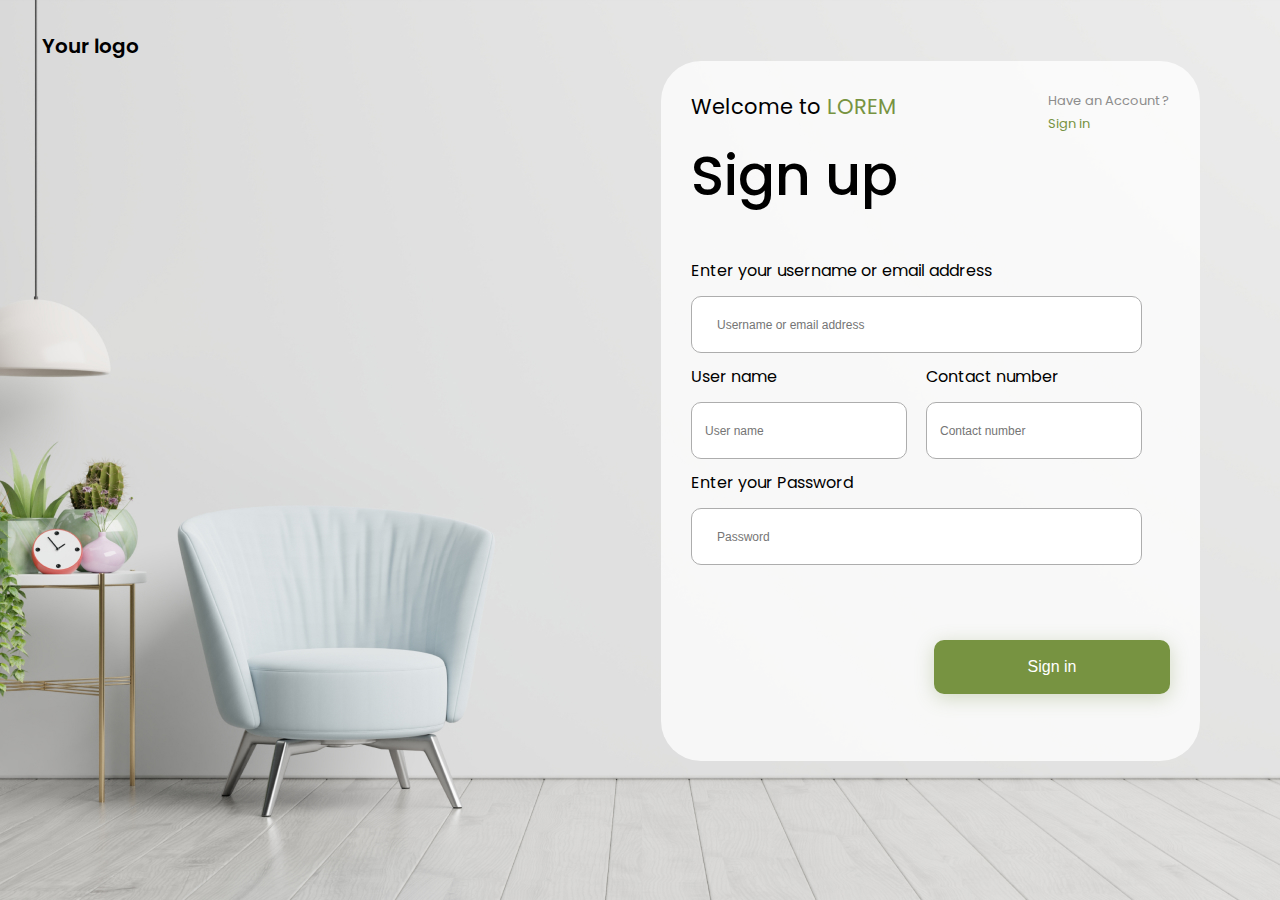
==== signup.html @ 9435dd3f "first comment" ====
<!DOCTYPE html>
<html lang="en">

<head>
    <meta charset="UTF-8">
    <meta http-equiv="X-UA-Compatible" content="IE=edge">
    <meta name="viewport" content="width=device-width, initial-scale=1.0">
    <title>your-logo</title>
    <link rel="preconnect" href="https://fonts.googleapis.com">
    <link rel="preconnect" href="https://fonts.gstatic.com" crossorigin>
    <link href="https://fonts.googleapis.com/css2?family=Poppins:wght@300;400;500;600;700&display=swap"
        rel="stylesheet">
    <link rel="stylesheet" href="https://necolas.github.io/normalize.css/8.0.1/normalize.css">
    <link rel="stylesheet" href="./css/stayle.css">
</head>

<body>
    <section class="all-section">
        <div class="container">
            <div class="title-portion">
                <h1 class="logo-title">Your logo</h1>
            </div>
            <div class="big-portion">
                <div class="start-block row">
                    <p class="welcome-text">Welcome to <span class="lorem">LOREM</span></p>
                    <div>
                        <p class="account">Have an Account ?</p>
                        <a class="account-link" href="index.html">Sign in</a>
                    </div>
                </div>
                <h2 class="sign">Sign up</h2>
                <form>
                    <label for="username" class="label">
                        Enter your username or email address
                        <input class="input-user" type="text" id="username" name="username or email" placeholder="Username or email address" required>
                    </label>
                    <div class="row">
                        <label for="username" class="label">
                            User name 
                            <input class="input-contact" type="text" name="User name" id="username" placeholder="User name" required>
                        </label>
                        <label for="number" class="label">
                            Contact number
                            <input class="input-contact" type="number" name="number" id="number" placeholder="Contact number" required>
                        </label>
                    </div>
                    <label for="password" class="label finally">
                        Enter your Password
                        <input class="input-user" type="text" name="password" id="password" placeholder="Password" required>
                    </label>
                    <div class="password-block">
                    <button type="submit" class="sign-btn"> Sign in</button>
                    </div>
                </form>
            </div>
        </div>
    </section>
</body>

</html>
---- css/stayle.css ----
*{
    margin: 0;
    padding: 0;
    box-sizing: border-box;
}

body{
    background-color: #fff;
    font-family: 'Poppins', sans-serif;
    min-height: 100vh;
    display: flex;
    flex-direction: column;
    content: '';
    display: inline-block;
    background-image: url('../images/background.jpg');
    background-repeat: no-repeat;
    background-size: cover;
    background-position: center center;
}

.container{
    width: 1200px;
    margin: 0 auto;
}

.row{
    display: flex;
    flex-direction: row;
}

.title-portion{
    padding-top: 31px;
    padding-left: 42px;
}

.logo-title{
    width: 100px;
    height: 30px;
    font-weight: 600;
    font-size: 20px;
    line-height: 30px;
    color: #000000;
}

.big-portion{
    width: 539px;
    height: 700px;
    margin-left: auto;
    background-color: #ffffffbf;
    border-radius: 40px;
    padding: 30px 30px;
    margin-bottom: 40px;
}

.start-block{
    justify-content: space-between;
}

.welcome-text{
    font-size: 21px;
    line-height: 31px;
    color: #000;
}

.lorem{
    color: #779341;
    text-transform: uppercase;
}

.account{
    font-size: 13px;
    line-height: 19px;
    color: #8D8D8D;

}
.account-link{
    text-decoration: none;
    font-size: 13px;
    color: #779341;
}

.sign{
    font-weight: 500;
    font-size: 55px;
    line-height: 82px;
    color: #000000;
    margin-bottom: 42px;
}

.sign-form{
    display: flex;
    flex-direction: column;
}

.label{
    display: inline-block;
    font-size: 16px;
    line-height: 24px;
    color: #000;
}

.input-user{
    width: 451px;
    height: 57px;
    padding: 19px 124px 19px  25px;
    margin-bottom: 12px;
    margin-top: 13px;
    font-weight: 300px;
    font-size: 12px;
    line-height: 21px;
    background-color: #fff;
    box-sizing: border-box;
    color: #808080;
    border: 1px solid #adadad;
    border-radius: 10px;

}
.input-user:not(:last-child){
    margin-bottom: 24px;
}

.password{
    text-decoration: none;
    display: inline-block;
    text-align: end;
    font-size: 13px;
    line-height: 19px;
    color: #4285F4;
    margin-bottom: 44px;
}

.sign-btn{
    display: inline-block;
    padding: 15px 90px;
    font-weight: 500px;
    font-size: 16px;
    line-height: 24px;
    width: 236px;
    border: none;
    margin-left: auto;
    transition: 1s ease-in-out;
    color: #fff;
    background-color: #779341;
    box-shadow: 0px 4px 19px rgba(119, 147, 65, 0.3); 
    border-radius: 10px;
    transition: all 0.5s ease;
}

.sign-btn:hover{
    background-color: transparent;
    cursor: pointer; 
    color: #779341;
    outline: 2px solid #779341;
}

.input-contact{
    box-sizing: border-box;
    display: inline-block;
    font-size: 12px;
    font-weight: 300px;
    background-color: #fff;
    margin: 13px 19px 12px 0px;
    padding: 20px 13px;
    width: 216px;
    height: 57px;
    border: none;
    margin-left: auto;
    color: #808080;
    border: 1px solid #adadad;
    border-radius: 10px;
}
.password-block{
    display: flex;
    flex-direction: column;
}

.finally{
    margin-bottom: 63px;
}
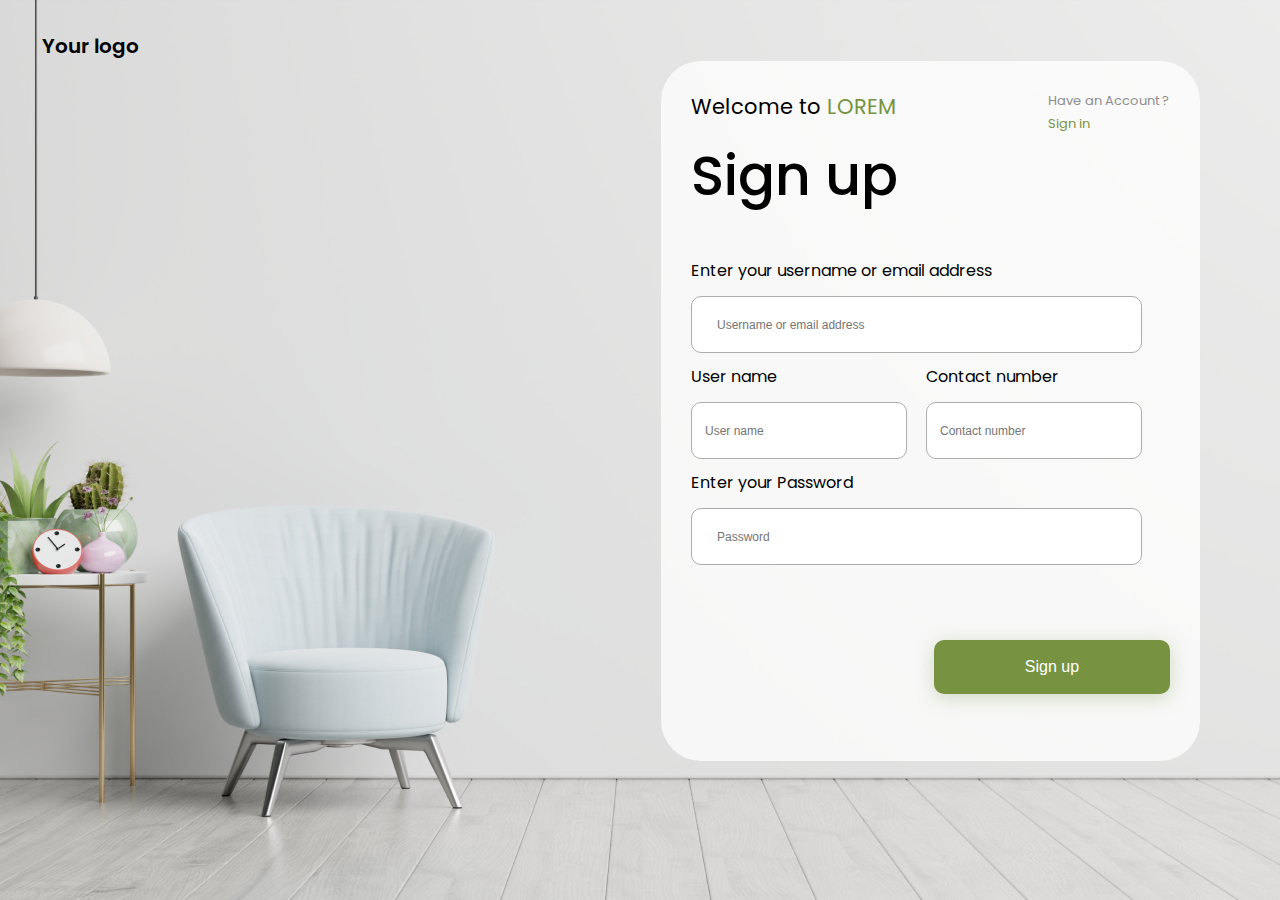
==== commit 47e179d3: "change css" ====
--- a/signup.html
+++ b/signup.html
@@ -49,7 +49,7 @@
                         <input class="input-user" type="text" name="password" id="password" placeholder="Password" required>
                     </label>
                     <div class="password-block">
-                    <button type="submit" class="sign-btn"> Sign in</button>
+                    <button type="submit" class="sign-btn"> Sign up</button>
                     </div>
                 </form>
             </div>
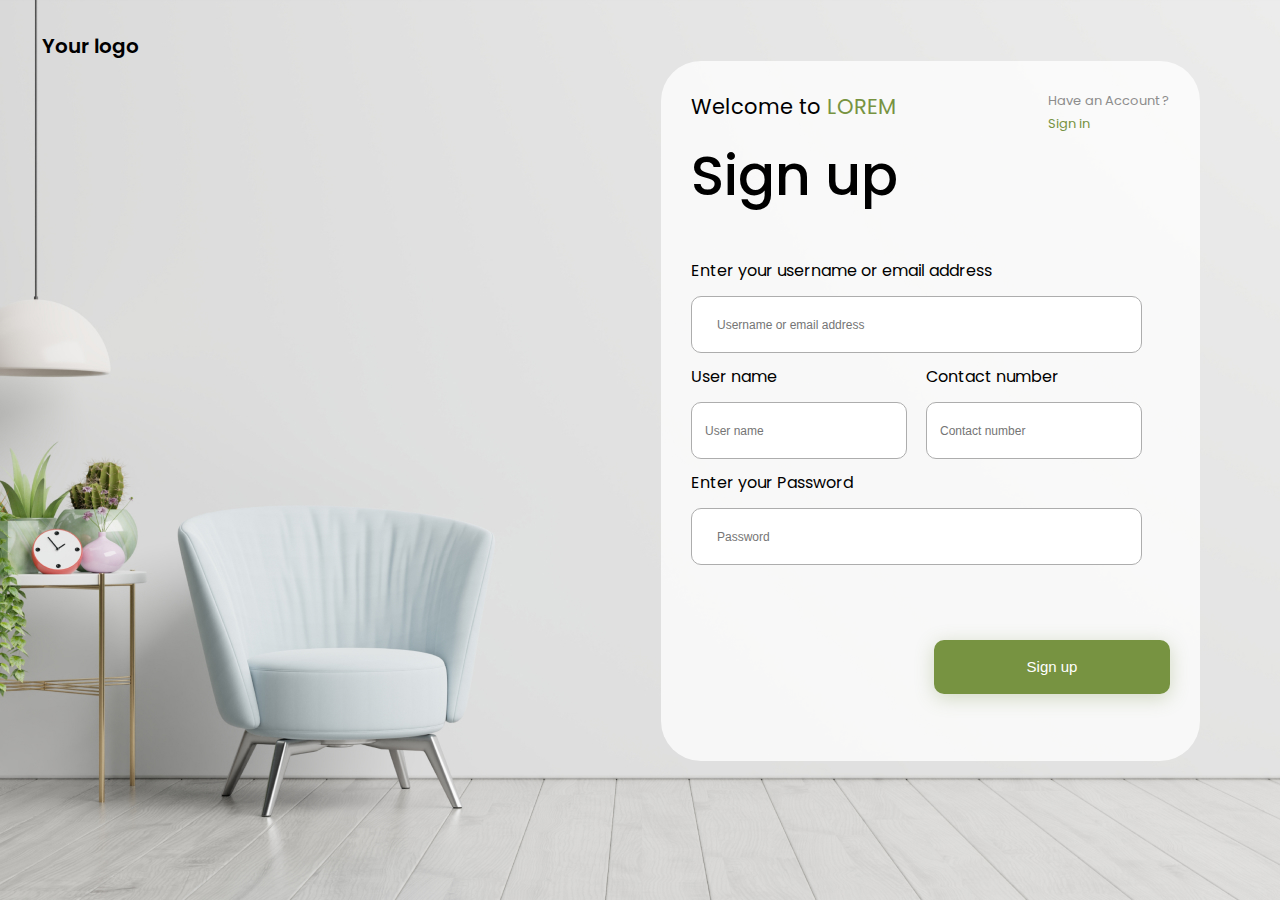
==== commit e48495be: "change type" ====
--- a/signup.html
+++ b/signup.html
@@ -46,10 +46,10 @@
                     </div>
                     <label for="password" class="label finally">
                         Enter your Password
-                        <input class="input-user" type="text" name="password" id="password" placeholder="Password" required>
+                        <input class="input-user" type="password" name="password" id="password" placeholder="Password" required>
                     </label>
                     <div class="password-block">
-                    <button type="submit" class="sign-btn"> Sign up</button>
+                    <button type="submit" class="sign-btn">Sign up</button>
                     </div>
                 </form>
             </div>
--- a/css/stayle.css
+++ b/css/stayle.css
@@ -133,7 +133,7 @@
     display: inline-block;
     padding: 15px 90px;
     font-weight: 500px;
-    font-size: 16px;
+    font-size: 15px;
     line-height: 24px;
     width: 236px;
     border: none;
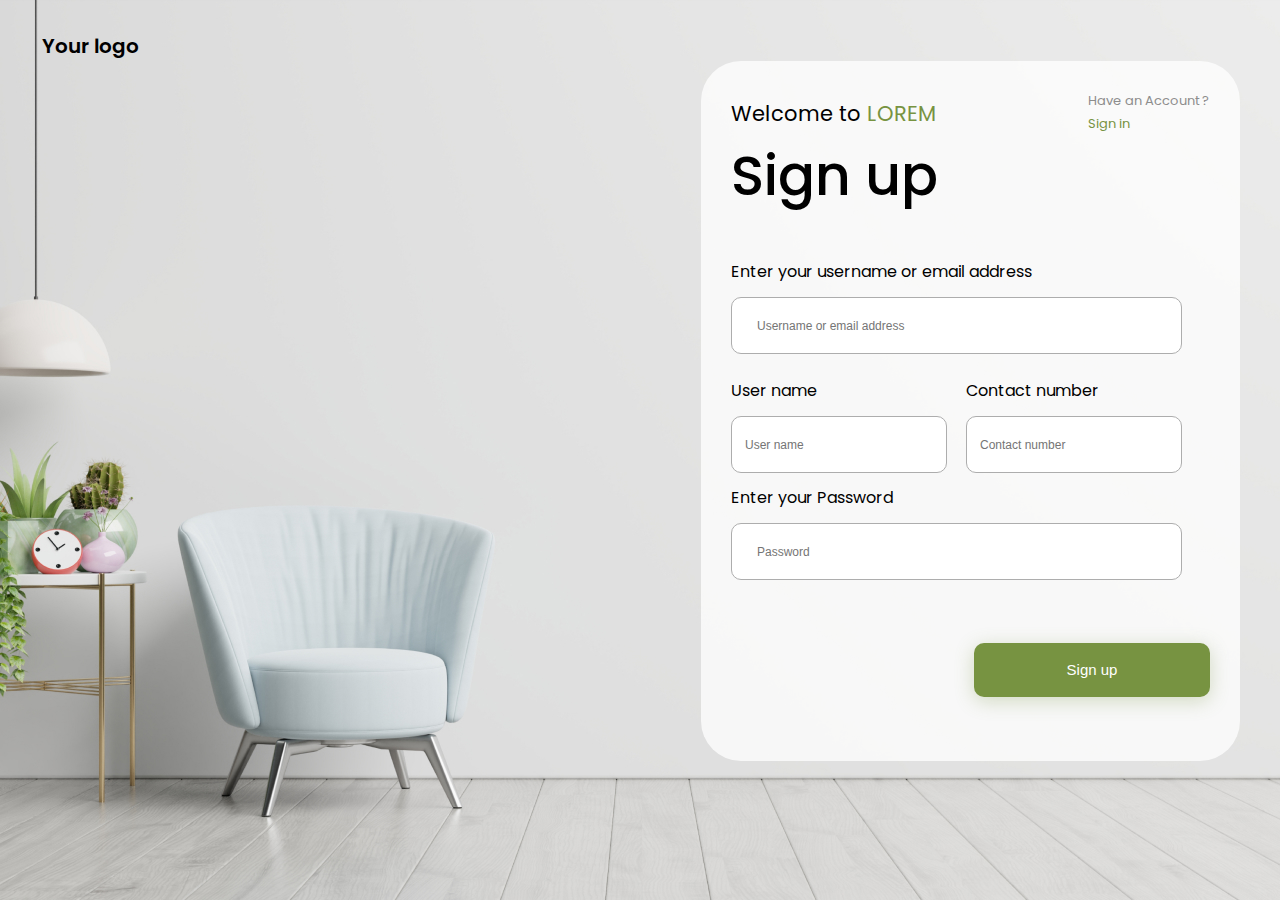
==== commit 4173a387: "change lorem" ====
--- a/signup.html
+++ b/signup.html
@@ -16,10 +16,10 @@
 
 <body>
     <section class="all-section">
+        <div class="title-portion">
+            <h1 class="logo-title">Your logo</h1>
+        </div>
         <div class="container">
-            <div class="title-portion">
-                <h1 class="logo-title">Your logo</h1>
-            </div>
             <div class="big-portion">
                 <div class="start-block row">
                     <p class="welcome-text">Welcome to <span class="lorem">LOREM</span></p>
@@ -29,25 +29,23 @@
                     </div>
                 </div>
                 <h2 class="sign">Sign up</h2>
-                <form>
+                <form action="https://echo.htmlacademy.ru">
                     <label for="username" class="label">
-                        Enter your username or email address
+                        Enter your username or email address </label>
                         <input class="input-user" type="text" id="username" name="username or email" placeholder="Username or email address" required>
-                    </label>
                     <div class="row">
+                        <div>
                         <label for="username" class="label">
-                            User name 
-                            <input class="input-contact" type="text" name="User name" id="username" placeholder="User name" required>
-                        </label>
-                        <label for="number" class="label">
-                            Contact number
-                            <input class="input-contact" type="number" name="number" id="number" placeholder="Contact number" required>
-                        </label>
+                            User name </label>
+                            <input class="input-contact" type="text" name="User name" id="username" placeholder="User name" required></div>
+                            <div>
+                            <label for="number" class="label">
+                            Contact number </label>
+                            <input class="input-contact" type="number" name="number" id="number" placeholder="Contact number" required></div>
                     </div>
-                    <label for="password" class="label finally">
-                        Enter your Password
-                        <input class="input-user" type="password" name="password" id="password" placeholder="Password" required>
-                    </label>
+                    <label for="password" class="label">
+                        Enter your Password</label>
+                        <input class="input-user finally" type="password" name="password" id="password" placeholder="Password" required>
                     <div class="password-block">
                     <button type="submit" class="sign-btn">Sign up</button>
                     </div>
--- a/css/stayle.css
+++ b/css/stayle.css
@@ -10,8 +10,6 @@
     min-height: 100vh;
     display: flex;
     flex-direction: column;
-    content: '';
-    display: inline-block;
     background-image: url('../images/background.jpg');
     background-repeat: no-repeat;
     background-size: cover;
@@ -25,7 +23,8 @@
 
 .row{
     display: flex;
-    flex-direction: row;
+    justify-content: space-between;
+    align-items: center;
 }
 
 .title-portion{
@@ -115,6 +114,11 @@
     border-radius: 10px;
 
 }
+
+input:focus{
+    outline: 1px solid #3737ec96;
+}
+
 .input-user:not(:last-child){
     margin-bottom: 24px;
 }
@@ -155,7 +159,6 @@
 
 .input-contact{
     box-sizing: border-box;
-    display: inline-block;
     font-size: 12px;
     font-weight: 300px;
     background-color: #fff;
@@ -174,6 +177,6 @@
     flex-direction: column;
 }
 
-.finally{
+.input-user.finally{
     margin-bottom: 63px;
 }
